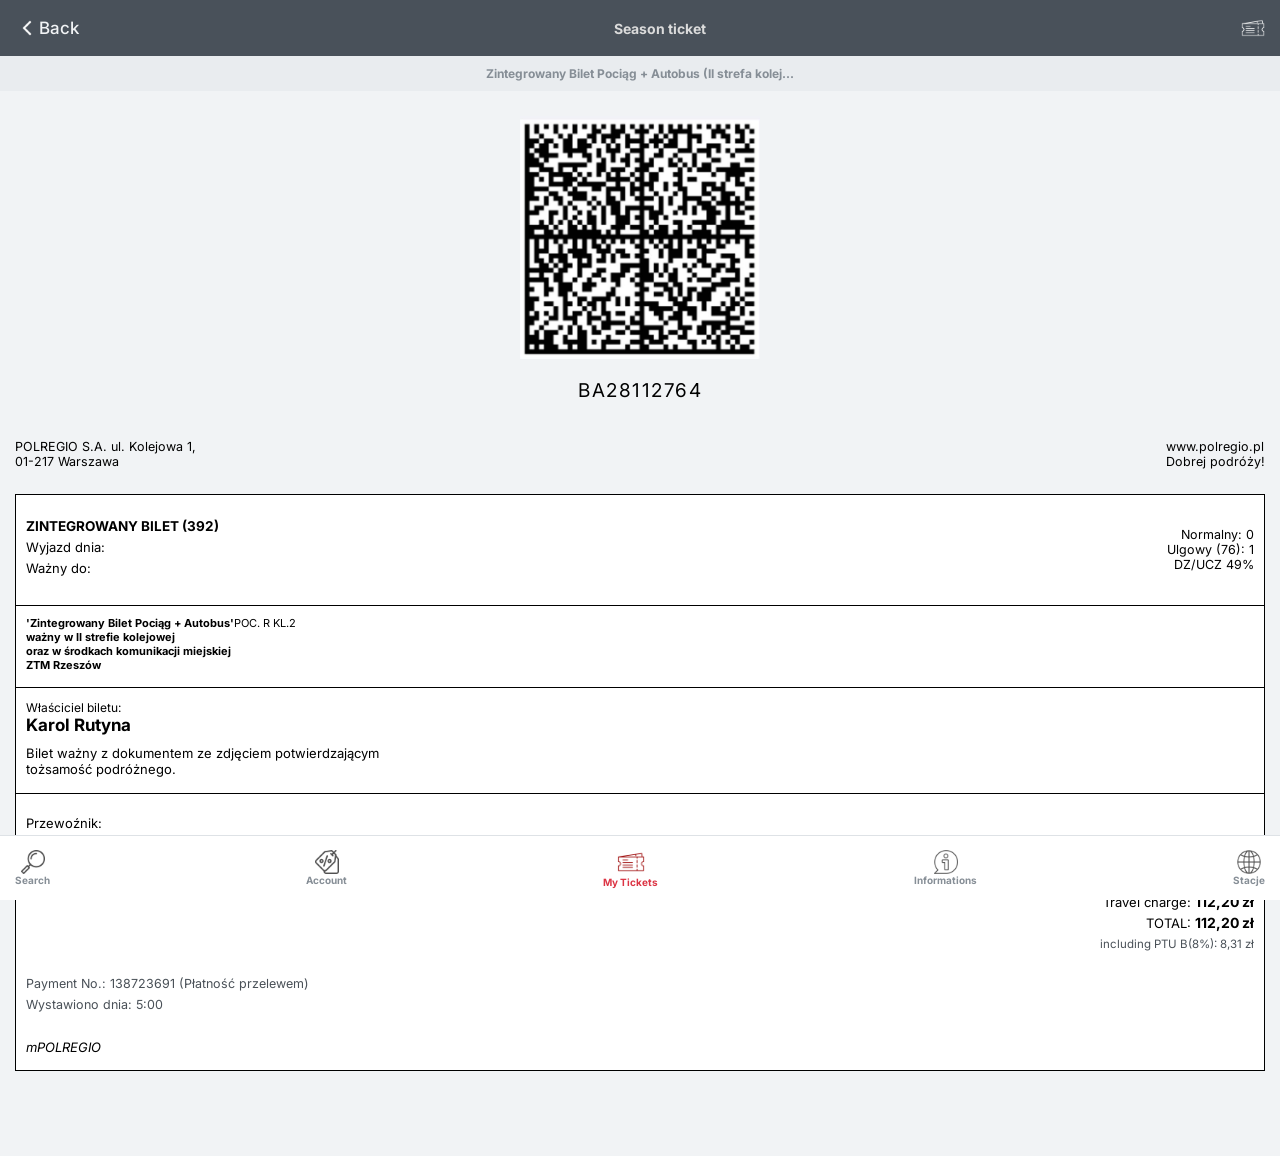
==== bilet.html @ 489d5970 "Ready" ====
<!DOCTYPE html>
<html lang="pl">
<head>
  <meta charset="UTF-8">
  <meta name="viewport" content="width=device-width, initial-scale=1.0, maximum-scale=1.0, user-scalable=no">
  <title>Zintegrowany Bilet</title>
  <link rel="stylesheet" href="biletStyle.css">
  <link rel="manifest" href="manifest.json">
  <link rel="preconnect" href="https://fonts.googleapis.com">
  <link rel="preconnect" href="https://fonts.gstatic.com" crossorigin>
  <link href="https://fonts.googleapis.com/css2?family=Inter:ital,opsz,wght@0,14..32,100..900;1,14..32,100..900&display=swap" rel="stylesheet">
</head>
<body>
  <section id="header">
    <div>
        <img src="left.png" alt="Logo MPK">
        <h2>Back</h2>
    </div>
    <h3>Season ticket</h3>
    <img src="ticket.png" alt="Logo MPK">
  </section>
  <h3 id="info">Zintegrowany Bilet Pociąg + Autobus (II strefa kolej...</h3>
  <section id="qr-code">
    <img src="image.png" alt="QR Code" class="zoomable-img">
  </section>
    <p id="ticket-number">Ba28112764</p>

  <section id="val">
    <div id="kontakt">
        <div>
            <p>POLREGIO S.A. ul. Kolejowa 1, <br> 01-217 Warszawa</p>
        </div>
        <div>
            <p>www.polregio.pl<br>Dobrej podróży!</p>
        </div>
    </div>
    <div id="tabela">
        <div id="sekcja1">
            <div id="sekcja1a" class="sekcja">
                <h2>ZINTEGROWANY BILET (392)</h2>
                <p>Wyjazd dnia: <span id="dataOd"></span></p>
                <p>Ważny do: <span id="dataDo"></span></p>
            </div>
            <div id="sekcja1b" class="sekcja">
                <p>
                    Normalny: 0 <br>
                    Ulgowy (76): 1 <br>
                    DZ/UCZ 49%
                </p>
            </div>            
        </div>
        <div id="sekcja2" class="sekcja">
            <h2>
                'Zintegrowany Bilet Pociąg + Autobus' <br>
                ważny w II strefie kolejowej <br>
                oraz w środkach komunikacji miejskiej <br>
                ZTM Rzeszów
            </h2>
            <p>POC. R KL.2</p>
        </div>
        <div id="sekcja3" class="sekcja">
            <h2>Właściciel biletu:</h2>
            <h1>Karol Rutyna</h1>
            <p>Bilet ważny z dokumentem ze zdjęciem potwierdzającym <br> tożsamość podróżnego.</p>
        </div>
        <div id="sekcja4" class="sekcja">
            <h2>Przewoźnik:</h2>
            <h1>POLREGIO</h1>
        </div>
        <div id="sekcja5" class="sekcja">
            <h2>Travel charge: <span class="price">112,20 zł</span></h2>
            <h2>TOTAL: <span class="price">112,20 zł</span></h2>
            <p>including PTU B(8%): 8,31 zł</p>
        </div>
        <div id="sekcja6" class="sekcja">
            <p>Payment No.: 138723691 (Płatność przelewem)</p>
            <p>Wystawiono dnia: 5:00 <span id="dataOd"></span></p>
            <h2><i>m</i>POLREGIO</h2>
        </div>
    </div>
  </section>
      <nav>
        <div>
            <img src="magnifying-glass.png" alt="Search">
            <h2>Search</h2>
        </div>
        <div>
            <img src="price-tag.png" alt="Account">
            <h2>Account</h2>
        </div>
        <div id="active">
            <img src="ticket2.png" alt="Ticket">
            <h2>My Tickets</h2>
        </div>
        <div>
            <img src="information.png" alt="informations">
            <h2>Informations</h2>
        </div>
        <div>
            <img src="internet.png" alt="stacje">
            <h2>Stacje</h2>
        </div>
    </nav>
  <script>
    const parametry = new URLSearchParams(window.location.search);
    const dataOd = parametry.get('dataOd');
    const dataDo = parametry.get('dataDo');
    const dataOdElement = document.querySelectorAll('#dataOd');
    const dataDoElement = document.getElementById('dataDo');

    const images = document.querySelectorAll('.zoomable-img');
    images.forEach(image => {
        image.addEventListener('dblclick', function(e) {
            e.preventDefault(); // Zapobiega domyślnemu zachowaniu (np. zaznaczaniu tekstu)
            this.classList.toggle('zoomed');
        });
    });

    dataOdElement.forEach(element => {
        element.textContent = dataOd;
    });
    dataDoElement.textContent = dataDo;
  </script>
</body>
</html>
---- biletStyle.css ----
/* Główne style dokumentu i reset */
body {
    padding: 0;
    margin: 0;
    background-color: #f1f3f5; /* Dokładne tło aplikacji ze screena */
}

* {
    box-sizing: border-box; /* Zapobiega rozjeżdżaniu się marginesów wewnętrznych */
    font-family: 'Inter', sans-serif;
}

/* DOLNE MENU (Przyklejone do dołu) */
nav {
    display: flex;
    justify-content: space-between;
    align-items: center;
    height: 65px; /* Przeliczone z Twojego auto */
    padding-left: 15px;
    padding-right: 15px;
    padding-bottom: 5px;
    padding-top: 5px;
    background-color: white;
    position: fixed; /* Lepsze niż sticky na telefonach dla dolnego menu */
    bottom: 0;
    left: 0;
    width: 100%;
    border-top: 1px solid #dee2e6;
    color: #868e96;
    z-index: 100;
}

nav img {
    width: 24px; /* Przeliczone z 70px */
    height: auto;
    filter: brightness(1) invert(0.3);
}

nav #active img {
    filter: brightness(0.6) invert(0);
    width: 28px; /* Przeliczone z 90px */
}

nav #active {
    color: #dc3545; /* Oryginalna czerwień aplikacji */
}

nav div {
    display: flex;
    align-items: center;
    justify-content: space-between;
    flex-direction: column;
}

nav div h2 {
    font-size: 10px; /* Przeliczone z 1.4em */
    margin: 0;
}

/* GÓRNY NAGŁÓWEK (Sticky na samej górze) */
#header {
    display: flex;
    justify-content: space-between;
    align-items: center;
    height: 56px;
    padding-top: 0px; /* Usunięty gigantyczny padding */
    padding-bottom: 0px;
    padding-left: 15px;
    padding-right: 15px;
    background-color: #49515a;
    position: sticky;
    top: 0;
    z-index: 10;
}

#header h2 {
    font-size: 17px; /* Przeliczone z 2.5em */
    color: #f1f3f5;
    margin: 0;
    font-weight: 500;
}

#header img {
    width: 24px; /* Przeliczone z 70px */
    height: auto;
    filter: brightness(0) invert(1);
}

#header h3 {
    font-size: 14px; /* Przeliczone z 2em */
    color: #dbdbdb;
    margin: 0;
    font-weight: 700;
}

#header div {
    display: flex;
    align-items: center;
}

/* Szary podtytuł */
#info {
    font-size: 12px; /* Przeliczone z 2em */
    color: #868e96;
    margin: 0;
    padding: 10px 15px;
    text-align: center;
    background-color: #e9ecef;
    position: sticky;
    top: 56px;
    z-index: 9;
    white-space: nowrap;
    overflow: hidden;
    text-overflow: ellipsis;
}

/* SEKCJA Z KODEM QR */
#qr-code {
    display: flex;
    justify-content: center;
    align-items: center;
    margin-top: 15px;
    flex-direction: column;
    padding-top: 10px;
    width: 100%;
    margin-bottom: 20px;
    font-weight: 100;
}

.zoomable-img {
    width: 240px; /* Przeliczone z 650px - idealny kwadrat mobilny */
    max-width: 90%; /* Dostosowuje się do szerokości ekranu */
    transition: transform 0.3s ease; /* Płynne powiększanie */
    cursor: pointer; /* Zmienia kursor na wskaźnik */
}

.zoomable-img.zoomed {
    transform: scale(1.2); /* Powiększenie 2x */
    z-index: 1000; /* Na wierzchu */
    position: relative; /* Aby nie przesłaniało innych elementów */
}

/* NUMER BILETU */
#ticket-number {
    font-size: 19px; /* Przeliczone z 3em */
    color: black;
    margin: 10px 0 25px 0;
    text-align: center;
    letter-spacing: 1.5px;
    text-transform: uppercase;
    font-weight: 400;
}

/* KONTENER NA TABELĘ I DANE */
#val {
    padding: 0 15px 85px 15px; /* Dodany dolny margines, by menu nie zasłaniało tabeli */
    display: flex;
    flex-direction: column;
}

#kontakt {
    display: flex;
    justify-content: space-between;
    font-size: 12.5px; /* Przeliczone z 1.8em */
    padding-left: 0px;
    padding-right: 0px;
    margin-bottom: 12px;
    color: #000000;
}

/* CZARNA TABELA */
#tabela {
    border: 1px solid black;
    background: white;
    width: 100%;
}

#tabela #sekcja1 {
    display: flex;
    justify-content: space-between;
    align-items: center;
    border-bottom: 1px solid black;
    height: auto;
    padding: 10px 0;
}

#sekcja1a {
    display: flex;
    flex-direction: column;
    padding: 10px;
    flex: 2.3;
}

#sekcja1a h2 {
    font-size: 13.5px; /* Przeliczone z 2.1em */
    margin-bottom: 5px;
    margin-top: 0px;
    font-weight: 700;
}

#sekcja1a p {
    margin-top: 0px;
    margin-bottom: 5px;
    font-size: 13px; /* Przeliczone z 1.8em */
    font-weight: 400;
}

#sekcja1b {
    display: flex;
    flex-direction: column;
    padding: 10px;
    font-size: 12.5px; /* Przeliczone z 1.8em */
    flex: 1;
    text-align: right;
}

#sekcja1b strong {
    font-weight: 700;
}

#sekcja2 {
    display: flex;
    justify-content: space-between;
    border-bottom: 1px solid black;
    height: auto;
    padding: 10px;
}

#sekcja2 h2 {
    font-size: 11px;
    margin-top: 0px;
    font-weight: 700;
    margin-bottom: 5px;
}

#sekcja2 p {
    margin-top: 0px;
    margin-bottom: 0px;
    font-size: 11px;
    font-weight: 400;
    line-height: 1.4;
    flex: 2.3;
}

.tabela-prawa-klasa { /* Klasa dla elementu POC. R KL.2 */
    flex: 1;
    text-align: right;
    font-weight: 700;
    font-size: 13px;
}

#sekcja3 {
    display: flex;
    flex-direction: column;
    height: auto;
    padding: 12px 10px;
    border-bottom: 1px solid black;
}

#sekcja3 * {
    margin: 0px;
    padding: 0px;
}

#sekcja3 p {
    font-size: 13px;
    font-weight: 400;
    margin-bottom: 4px;
}

#sekcja3 h1 {
    font-size: 17px; /* Przeliczone z 3em (Sebastian Bednarz) */
    font-weight: 700;
    margin-bottom: 10px;
}

#sekcja3 h2 {
    font-size: 12px;
    font-weight: 400;
    line-height: 1.3;
    color: #000000;
}

#sekcja4 {
    display: flex;
    flex-direction: column;
    padding: 10px;
}

#sekcja4 h2 {
    font-size: 13px;
    font-weight: 400;
}

#sekcja4 h1 {
    font-size: 13px;
    font-weight: 700;
    margin-top: 2px;
}

#sekcja5 {
    display: flex;
    flex-direction: column;
    text-align: right;
    padding: 10px;
}

#sekcja5 h2 {
    font-size: 13px;
    font-weight: 400;
    margin: 2px 0;
}

#sekcja5 .price {
    font-weight: 700;
    font-size: 14px; /* TOTAL jest delikatnie większy */
}

#sekcja5 p {
    margin-top: 4px;
    margin-bottom: 0px;
    font-size: 11.5px;
    font-weight: 400;
    color: #495057;
}

/* SEKCJE Z PŁATNOŚCIAMI I METRYKĄ */
#sekcja6 {
    display: flex;
    flex-direction: column;
    padding: 10px;
}

#sekcja6 p {
    margin-top: 4px;
    margin-bottom: 0px;
    font-size: 12.5px;
    font-weight: 400;
    color: #495057;
    line-height: 1.4;
}

#sekcja6 h2 {
    font-size: 13px;
    margin-top: 25px;
    margin-bottom: 5px;
    font-weight: 400;
    font-style: italic; /* mPOLREGIO pisane kursywą */
}
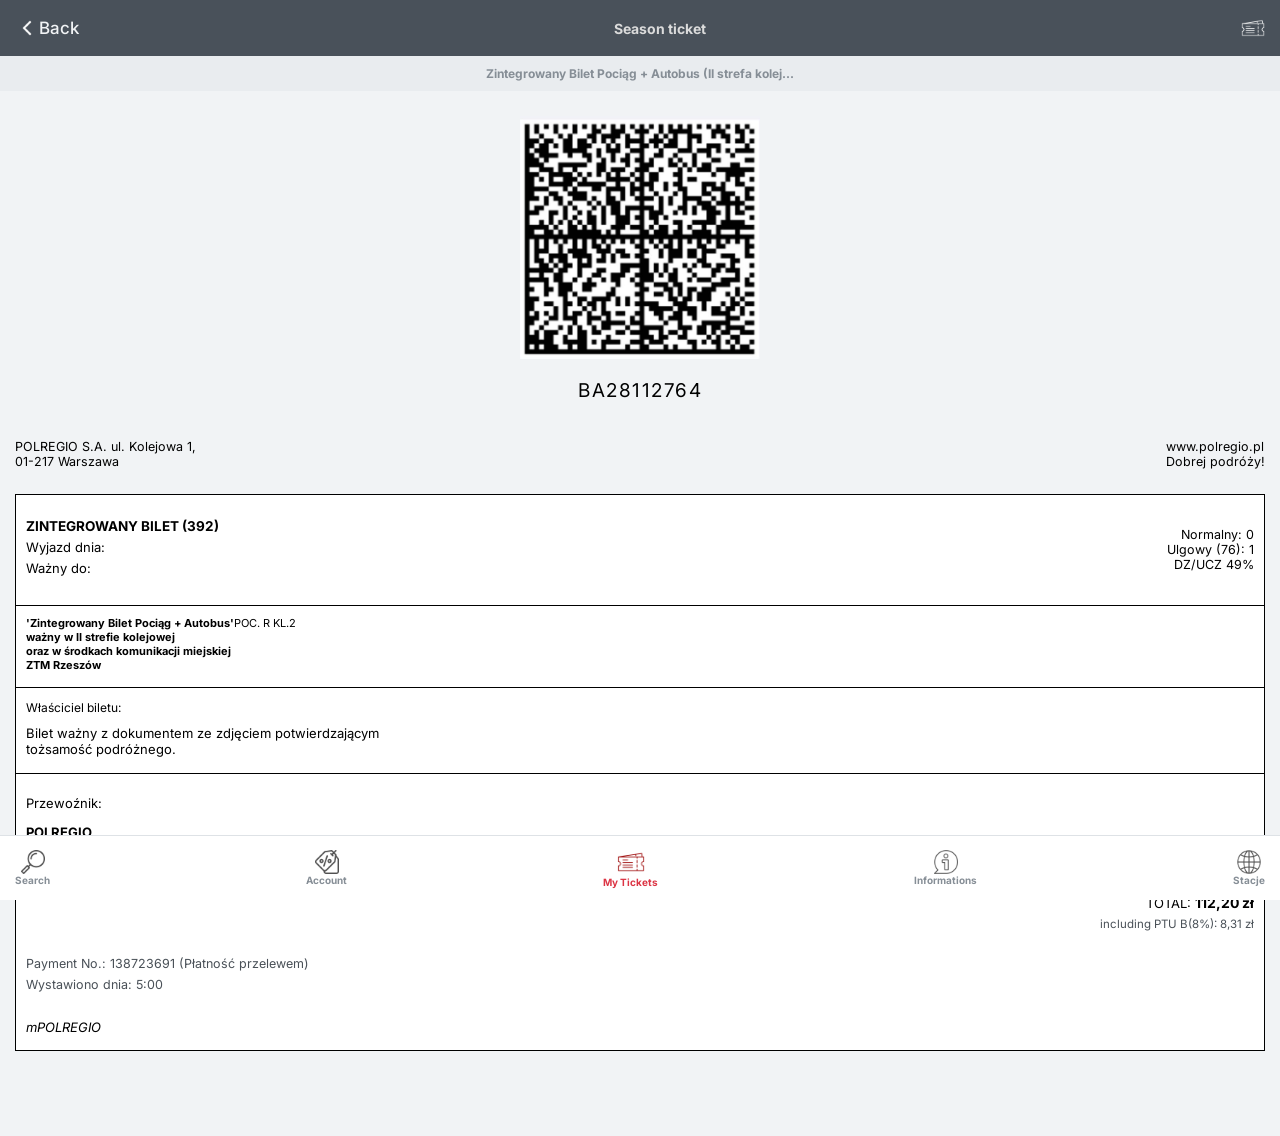
==== commit 6f1b9e6e: "Interactive" ====
--- a/bilet.html
+++ b/bilet.html
@@ -60,7 +60,7 @@
         </div>
         <div id="sekcja3" class="sekcja">
             <h2>Właściciel biletu:</h2>
-            <h1>Karol Rutyna</h1>
+            <h1 id="ImieNazwisko"></h1>
             <p>Bilet ważny z dokumentem ze zdjęciem potwierdzającym <br> tożsamość podróżnego.</p>
         </div>
         <div id="sekcja4" class="sekcja">
@@ -103,23 +103,37 @@
     </nav>
   <script>
     const parametry = new URLSearchParams(window.location.search);
+
     const dataOd = parametry.get('dataOd');
     const dataDo = parametry.get('dataDo');
+    const ImieNaz = parametry.get('ImieNaz');
+
     const dataOdElement = document.querySelectorAll('#dataOd');
     const dataDoElement = document.getElementById('dataDo');
+    const ImNazOutput = document.getElementById("ImieNazwisko");
 
+    // Wstawienie imienia i nazwiska do h2
+    if (ImNazOutput && ImieNaz) {
+    ImNazOutput.textContent = ImieNaz;
+    }
+
+    // Obsługa obrazków
     const images = document.querySelectorAll('.zoomable-img');
     images.forEach(image => {
-        image.addEventListener('dblclick', function(e) {
-            e.preventDefault(); // Zapobiega domyślnemu zachowaniu (np. zaznaczaniu tekstu)
-            this.classList.toggle('zoomed');
-        });
+    image.addEventListener('dblclick', function(e) {
+        e.preventDefault();
+        this.classList.toggle('zoomed');
+    });
     });
 
+    // Wstawienie dat
     dataOdElement.forEach(element => {
-        element.textContent = dataOd;
+    element.textContent = dataOd;
     });
+
+    if (dataDoElement) {
     dataDoElement.textContent = dataDo;
+    }
   </script>
 </body>
 </html>
